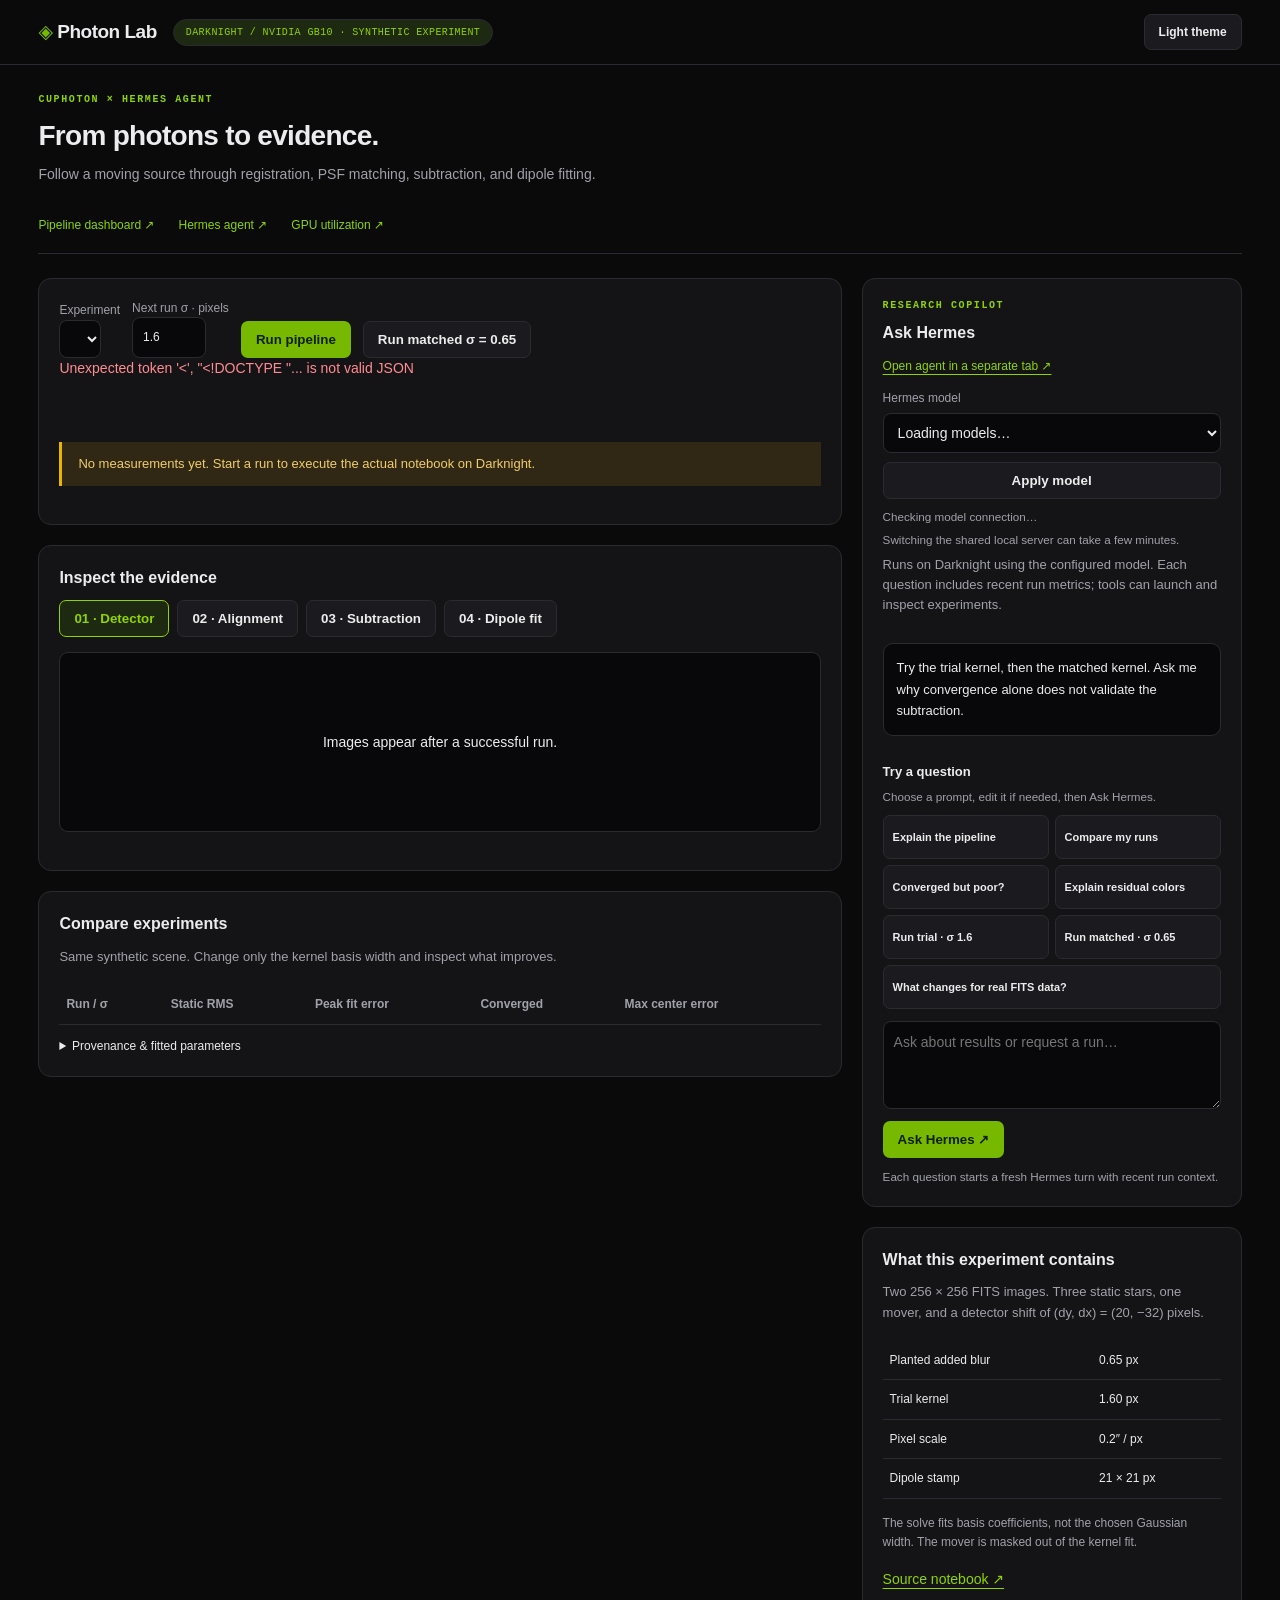
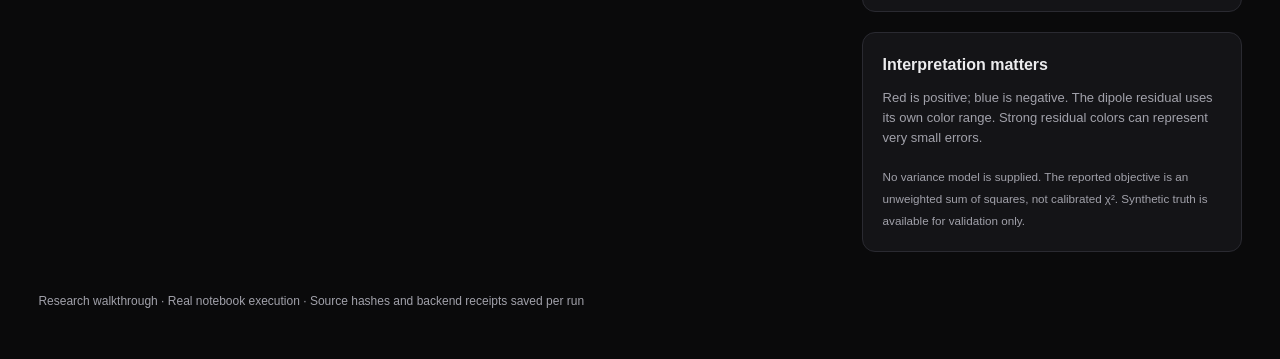
==== agent_interface/dashboard/index.html @ 987111ee "Add researcher agent interface with Hermes tools and GPU dashboard" ====
<!doctype html><html lang="en"><head><meta charset="utf-8"><meta name="viewport" content="width=device-width,initial-scale=1"><title>Photon Lab · Darknight</title><style>
:root{color-scheme:dark;--bg:#0c111b;--card:#141d2c;--line:#283449;--muted:#99a9bf;--text:#e8edf6;--mint:#8ce6bf}*{box-sizing:border-box}body{margin:0;background:var(--bg);color:var(--text);font:15px/1.55 system-ui,sans-serif}header{border-bottom:1px solid var(--line);padding:20px 4vw;display:flex;align-items:center;justify-content:space-between}.logo{font-size:22px;font-weight:750;letter-spacing:-1px}.logo b{color:var(--mint)}.badge{font:12px monospace;border:1px solid var(--line);border-radius:30px;padding:7px 12px;color:var(--mint)}main{max-width:1600px;margin:auto;padding:30px 4vw}.eyebrow{font-size:11px;letter-spacing:2px;text-transform:uppercase;color:var(--mint)}h1{font-size:34px;letter-spacing:-1px;margin:7px 0}h2{font-size:17px;margin:0 0 10px}h3{font-size:14px}p{color:var(--muted);margin:6px 0 18px}.layout{display:grid;grid-template-columns:minmax(0,1fr) 340px;gap:22px}.card{background:var(--card);border:1px solid var(--line);border-radius:14px;padding:20px;margin-bottom:20px}.controls{display:flex;gap:12px;align-items:end;flex-wrap:wrap}label{font-size:12px;color:var(--muted)}select,input,textarea{display:block;border:1px solid #35445c;background:#0d1522;color:var(--text);padding:10px;border-radius:8px;font:inherit;max-width:100%}button{background:var(--mint);color:#10251d;border:0;border-radius:8px;padding:11px 15px;font-weight:650;cursor:pointer}button.secondary{background:#223148;color:var(--text)}button:disabled{opacity:.4;cursor:wait}.stages{display:grid;grid-template-columns:repeat(6,1fr);gap:8px;margin:22px 0}.stage{border-top:3px solid var(--line);padding:10px 4px;color:var(--muted);font-size:12px}.stage.complete{border-color:var(--mint)}.stage.running{border-color:#f7c978}.stage.failed{border-color:#f39595}.stage strong{display:block;color:var(--text);font-size:14px}.metrics{display:grid;grid-template-columns:repeat(4,1fr);gap:12px}.metric{background:#0e1725;border-radius:9px;padding:14px}.metric span{display:block;color:var(--muted);font-size:11px}.metric strong{font-size:23px;font-weight:600}.notice{border-left:3px solid #f7c978;background:#342c20;color:#f4d8a6;padding:12px 16px;margin:18px 0;font-size:13px}.tabs{display:flex;gap:8px;flex-wrap:wrap;margin-bottom:15px}.tabs button{background:#223148;color:var(--muted)}.tabs button.active{background:var(--mint);color:#10251d}.figure{background:#090e17;border-radius:9px;padding:12px;min-height:180px;display:flex;justify-content:center;align-items:center}.figure img{max-width:100%;height:auto;image-rendering:auto}.caption{font-size:13px;margin-top:14px}table{border-collapse:collapse;width:100%;font-size:12px}th,td{text-align:left;padding:10px 7px;border-bottom:1px solid var(--line)}th{color:var(--muted)}a{color:var(--mint)}.chatlog{max-height:440px;overflow:auto}.message{font-size:13px;white-space:pre-wrap;background:#0e1725;padding:13px;border-radius:9px;margin:10px 0;overflow-wrap:anywhere}.message.user{border-left:2px solid var(--mint)}textarea{width:100%;resize:vertical;margin:12px 0}small{color:var(--muted)}.sample-prompts{display:grid;grid-template-columns:1fr 1fr;gap:6px;margin-top:8px}.sample-prompts .prompt{margin:0;min-height:44px;font-size:11px}.sample-prompts .prompt:last-child{grid-column:1/-1}.prompt{font-size:12px;width:100%;text-align:left;margin:4px 0;padding:9px}.error{color:#ffaaaa;white-space:pre-wrap}details{font-size:12px;margin-top:12px}pre{white-space:pre-wrap;overflow-wrap:anywhere;color:var(--muted)}footer{color:var(--muted);font-size:12px;padding:20px 0} @media(max-width:1050px){.layout{grid-template-columns:1fr}.metrics{grid-template-columns:repeat(2,1fr)}}@media(max-width:600px){main{padding:20px}.stages{grid-template-columns:repeat(3,1fr)}h1{font-size:26px}.badge{display:none}.tablewrap{overflow:auto}}
.activity{font:12px/1.6 monospace;color:var(--mint);border-left:2px solid #355b50;padding:8px 12px;margin:8px 0}.live-answer{white-space:pre-wrap}.chat-only .layout{display:block;max-width:980px;margin:auto}.chat-only .layout>section,.chat-only aside>.card:not(:first-child){display:none}.chat-only .chatlog{max-height:52vh;min-height:160px}.chat-only .sample-prompts{grid-template-columns:repeat(3,1fr)}.chat-only .sample-prompts .prompt:last-child{grid-column:auto}.chat-only h1{font-size:30px}.page-links{display:flex;gap:16px;flex-wrap:wrap;font-size:13px;margin-bottom:20px}@media(max-width:600px){.chat-only .sample-prompts{grid-template-columns:1fr 1fr}}
</style><!-- photon-theme:start --><style>
/* Adapted palette from pastorsj/market-analysis-claw-demo ui/src/app/globals.css.
 * Copyright (c) 2025-2026 NVIDIA CORPORATION & AFFILIATES.
 * SPDX-License-Identifier: Apache-2.0
 * Photon Lab adaptations: standalone controls, scientific panels, responsive layout.
 */
:root{
 color-scheme:dark;--bg:#0a0a0b;--card:#141417;--line:#2a2a31;--muted:#a1a1aa;--text:#ececee;--mint:#8fd400;
 --brand:#76b900;--sunken:#08080a;--overlay:#1b1b1f;--tint:#1e2912;--warning-bg:#302815;--warning-text:#f0cd6a;
 --danger:#ff8c91;--font-mono:ui-monospace,SFMono-Regular,Consolas,monospace;
}
:root[data-theme="light"]{
 color-scheme:light;--bg:#f7f7f8;--card:#fff;--line:#dcdce1;--muted:#62626a;--text:#16161a;--mint:#4e8500;
 --sunken:#ededf0;--overlay:#efeff1;--tint:#edf5df;--warning-bg:#fff4d6;--warning-text:#715300;--danger:#b4232c;
}
body{background:var(--bg);color:var(--text);font-family:Inter,Arial,system-ui,sans-serif;font-size:14px;-webkit-font-smoothing:antialiased}
header{background:var(--bg);border-bottom:1px solid var(--line);min-height:64px;padding:14px 3vw;gap:16px}
.logo{font-size:19px;font-weight:650;letter-spacing:-.5px}.logo b{color:var(--brand)}
.badge{background:var(--tint);border-color:var(--line);color:var(--mint);font-size:10px;letter-spacing:.04em}
main{max-width:1680px;padding:28px 3vw}
h1,.chat-only h1{font-size:28px;font-weight:650;letter-spacing:-.7px;margin:7px 0}
h2{font-size:16px;font-weight:650}h3{font-size:13px}
p,small,label,th,footer{color:var(--muted)}
.eyebrow{font:600 10px/1.4 var(--font-mono);letter-spacing:.16em;color:var(--mint)}
.layout{grid-template-columns:minmax(0,1fr) 380px;gap:20px}
.card{background:var(--card);border:1px solid var(--line);border-radius:13px;padding:20px;box-shadow:none}
.metric{background:var(--sunken);border:1px solid var(--line);border-radius:9px}
.metric strong,.grid .card strong{font-variant-numeric:tabular-nums;font-weight:600;letter-spacing:-.5px}
.metric span,.grid .card span{color:var(--muted)}
button{background:var(--brand);color:#102000;border:1px solid transparent;border-radius:7px;padding:10px 14px}
button:hover:not(:disabled){background:#8acb10}
button.secondary,.tabs button{background:var(--overlay);color:var(--text);border:1px solid var(--line)}
button.secondary:hover:not(:disabled),.tabs button:hover{background:var(--tint);border-color:var(--mint)}
.tabs button.active{background:var(--tint);color:var(--mint);border-color:var(--mint)}
button:disabled{opacity:.45}
select,input,textarea{background:var(--sunken);color:var(--text);border:1px solid var(--line);border-radius:8px}
textarea:focus{border-color:var(--brand)}
:focus-visible{outline:2px solid var(--mint);outline-offset:3px}
a{color:var(--mint);text-underline-offset:4px}
.page-links,body.gpu-page nav{border-bottom:1px solid var(--line);padding:12px 0;margin:0 0 24px;gap:24px;display:flex;flex-wrap:wrap}
.page-links a,body.gpu-page nav a{font-size:12px;text-decoration:none;padding-bottom:6px;margin-right:0}
a[aria-current="page"]{color:var(--text);border-bottom:2px solid var(--brand)}
.stage{border-color:var(--line);color:var(--muted)}.stage strong{color:var(--text)}
.stage.complete{border-color:var(--brand)}.stage.running{border-color:#e8b500}
.figure{background:var(--sunken);border:1px solid var(--line)}
.notice{background:var(--warning-bg);color:var(--warning-text);border-color:#e8b500}
.message{background:var(--sunken);color:var(--text);border:1px solid var(--line);border-radius:10px;line-height:1.65}
.message.user{background:var(--tint);border:1px solid color-mix(in srgb,var(--brand) 42%,var(--line))}
.activity{color:var(--mint);border-color:var(--brand);font-family:var(--font-mono);background:var(--tint);border-radius:0 8px 8px 0}
.error{color:var(--danger)}pre{color:var(--muted)}th,td{border-color:var(--line)}
.sample-prompts .prompt{font-size:11px;line-height:1.4}
.theme-toggle{margin-left:auto;white-space:nowrap;background:var(--overlay);color:var(--text);border:1px solid var(--line);font-size:12px}
body.gpu-page{padding:0}body.gpu-page main{max-width:1440px;margin:auto}
body.gpu-page .grid{gap:14px}body.gpu-page .grid .card{border-top:2px solid var(--brand)}
body.gpu-page #status{font:12px var(--font-mono);color:var(--mint);padding:12px 14px;background:var(--tint);border:1px solid var(--line);border-radius:8px}
body.gpu-page .chart{margin-top:20px}
@media(max-width:1100px){.layout{grid-template-columns:minmax(0,1fr) 330px}.metrics{grid-template-columns:repeat(2,1fr)}}
@media(max-width:900px){.layout{grid-template-columns:1fr}}
@media(max-width:600px){header{flex-wrap:wrap}main{padding:20px 16px}h1,.chat-only h1{font-size:24px}.card{padding:15px}.page-links{gap:14px}.grid .card strong{font-size:24px}body.gpu-page td{overflow-wrap:anywhere}body.gpu-page table{table-layout:fixed;font-size:12px}}

</style><script>
(()=>{
 const root=document.documentElement;
 try{root.dataset.theme=localStorage.getItem('photon-theme')||'dark'}catch{root.dataset.theme='dark'}
 document.addEventListener('DOMContentLoaded',()=>{
  const button=document.createElement('button');
  button.type='button';button.className='theme-toggle';
  function update(){button.textContent=root.dataset.theme==='light'?'Dark theme':'Light theme';button.setAttribute('aria-label','Switch to '+button.textContent.toLowerCase())}
  button.onclick=()=>{root.dataset.theme=root.dataset.theme==='light'?'dark':'light';try{localStorage.setItem('photon-theme',root.dataset.theme)}catch{}update();window.dispatchEvent(new Event('resize'))};
  (document.querySelector('header')||document.querySelector('nav')).append(button);update();
  document.querySelectorAll('nav a').forEach(a=>{if(new URL(a.href).pathname===location.pathname)a.setAttribute('aria-current','page')});
 });
})();

</script><!-- photon-theme:end --></head><body><header><div class="logo"><b>◈</b> Photon Lab</div><span class="badge">DARKNIGHT / NVIDIA GB10 · SYNTHETIC EXPERIMENT</span></header><main><div class="eyebrow">cuPhoton × Hermes Agent</div><h1>From photons to evidence.</h1><p>Follow a moving source through registration, PSF matching, subtraction, and dipole fitting.</p><nav class="page-links"><a href="/" target="_blank">Pipeline dashboard ↗</a><a href="/hermes" target="_blank">Hermes agent ↗</a><a href="/gpu" target="_blank">GPU utilization ↗</a></nav><div class="layout"><section><div class="card"><div class="controls"><label>Experiment<select id="runs" aria-label="Select run"></select></label><label>Next run σ · pixels<input id="sigma" type="number" value="1.6" min="0.2" max="3" step="0.05"></label><button id="run">Run pipeline</button><button class="secondary" id="matched">Run matched σ = 0.65</button></div><div id="error" class="error" role="alert"></div><div id="stages" class="stages"></div><div id="metrics" class="metrics"></div><div id="quality" class="notice">No measurements yet. Start a run to execute the actual notebook on Darknight.</div><small id="backend"></small></div><div class="card"><h2>Inspect the evidence</h2><div class="tabs" role="group" aria-label="Image stages"><button data-tab="0" class="active">01 · Detector</button><button data-tab="1">02 · Alignment</button><button data-tab="2">03 · Subtraction</button><button data-tab="3">04 · Dipole fit</button></div><div id="figure" class="figure">Images appear after a successful run.</div><p id="caption" class="caption"></p><div id="downloads"></div></div><div class="card"><h2>Compare experiments</h2><p style="font-size:13px">Same synthetic scene. Change only the kernel basis width and inspect what improves.</p><div class="tablewrap"><table><thead><tr><th>Run / σ</th><th>Static RMS</th><th>Peak fit error</th><th>Converged</th><th>Max center error</th></tr></thead><tbody id="comparison"></tbody></table></div><details><summary>Provenance & fitted parameters</summary><pre id="provenance"></pre></details></div></section><aside><div class="card"><div class="eyebrow">Research copilot</div><h2 style="margin-top:8px">Ask Hermes</h2><a href="/hermes" target="_blank" style="font-size:12px">Open agent in a separate tab ↗</a><label for="modelchoice" style="display:block;margin:12px 0 5px">Hermes model</label><select id="modelchoice" style="width:100%" aria-describedby="modelstatus"><option>Loading models…</option></select><button id="applymodel" class="secondary" style="width:100%;margin:9px 0">Apply model</button><small id="modelstatus" style="display:block" role="status" aria-live="polite">Checking model connection…</small><small style="display:block;margin-top:5px">Switching the shared local server can take a few minutes.</small><p style="font-size:13px">Runs on Darknight using the configured model. Each question includes recent run metrics; tools can launch and inspect experiments.</p><div id="chatlog" class="chatlog" aria-live="polite"><div class="message">Try the trial kernel, then the matched kernel. Ask me why convergence alone does not validate the subtraction.</div></div><h3 style="margin:16px 0 4px">Try a question</h3><small>Choose a prompt, edit it if needed, then Ask Hermes.</small><div class="sample-prompts"><button class="prompt secondary" data-prompt="Explain what Load, Align, Subtract, and Fit do in this notebook, and what I should inspect at each stage.">Explain the pipeline</button><button class="prompt secondary" data-prompt="Use list_runs to compare completed runs at sigma 1.6 and 0.65. Report static RMS, peak dipole error percent, convergence, and center errors in pixels.">Compare my runs</button><button class="prompt secondary" data-prompt="Why can the dipole fit converge while leaving a large residual? Explain how the kernel width and shared lobe widths affect this example.">Converged but poor?</button><button class="prompt secondary" data-prompt="Explain the red and blue lobes, the data-minus-model convention, and why the fit residual uses a separate color scale.">Explain residual colors</button><button class="prompt secondary" data-prompt="Launch exactly one pipeline run with kernel sigma 1.6. Return its run ID without claiming results before it completes.">Run trial · σ 1.6</button><button class="prompt secondary" data-prompt="Launch exactly one pipeline run with kernel sigma 0.65. Return its run ID and explain what it tests.">Run matched · σ 0.65</button><button class="prompt secondary" data-prompt="What would need to change before using this synthetic walkthrough on real FITS observations? Cover WCS, PSF matching, masks, and uncertainty estimates. Do not claim real-data ingestion is implemented.">What changes for real FITS data?</button></div><textarea id="question" rows="3" placeholder="Ask about results or request a run…" aria-label="Question for Hermes"></textarea><button id="ask">Ask Hermes ↗</button><small style="display:block;margin-top:10px">Each question starts a fresh Hermes turn with recent run context.</small></div><div class="card"><h2>What this experiment contains</h2><p style="font-size:13px">Two 256 × 256 FITS images. Three static stars, one mover, and a detector shift of (dy, dx) = (20, −32) pixels.</p><table><tr><td>Planted added blur</td><td>0.65 px</td></tr><tr><td>Trial kernel</td><td>1.60 px</td></tr><tr><td>Pixel scale</td><td>0.2″ / px</td></tr><tr><td>Dipole stamp</td><td>21 × 21 px</td></tr></table><p style="font-size:12px;margin-top:15px">The solve fits basis coefficients, not the chosen Gaussian width. The mover is masked out of the kernel fit.</p><a href="https://github.com/NVIDIA/cuPhoton/blob/main/examples/imaging-pipeline/run_imaging_pipeline.ipynb" target="_blank" rel="noreferrer">Source notebook ↗</a></div><div class="card"><h2>Interpretation matters</h2><p style="font-size:13px">Red is positive; blue is negative. The dipole residual uses its own color range. Strong residual colors can represent very small errors.</p><small>No variance model is supplied. The reported objective is an unweighted sum of squares, not calibrated χ². Synthetic truth is available for validation only.</small></div></aside></div><footer>Research walkthrough · Real notebook execution · Source hashes and backend receipts saved per run</footer></main><script>
if(location.pathname==='/hermes'){document.body.classList.add('chat-only');document.title='Hermes Agent · Darknight';document.querySelector('h1').textContent='Hermes research agent';document.querySelector('h1 + p').textContent='Live answers and tool activity from the agent on Darknight Spark.'}
const $=id=>document.getElementById(id); let data=[],selected='',tab=0,modelState=null,chatBusy=false,modelRequest=false,modelChoiceDirty=false,modelActionError='';
const captions=['Raw template at t0 and science at t1: the science image is shifted on the detector and slightly blurred. WCS records the shift.','xRep reprojects both images to the template’s north-up WCS. Static stars align; the moving source remains displaced.','xPois computes science − (template ⊗ kernel + background). Rings around static stars indicate PSF mismatch, not extra sources.','xFit uses shared amplitude and widths for both lobes. Data and model share a color scale; residual is data − model with its own labeled scale. Inspect peak error as well as convergence.'];
function el(tag,text){let e=document.createElement(tag);if(text!==undefined)e.textContent=text;return e}
async function api(path,body){let r=await fetch(path,body?{method:'POST',headers:{'Content-Type':'application/json'},body:JSON.stringify(body)}:{});let d=await r.json();if(!r.ok)throw Error(d.error+(d.detail?'\n'+d.detail:''));return d}
function draw(){let run=data.find(r=>r.id===selected)||data[0];$('runs').replaceChildren(...data.map(r=>{let o=el('option',`${r.id} · σ ${r.kernel_sigma} · ${r.status}`);o.value=r.id;return o}));if(run){selected=run.id;$('runs').value=selected}let busy=data.some(r=>['queued','running'].includes(r.status));$('run').disabled=$('matched').disabled=busy;$('stages').replaceChildren(...['Setup','Load','Align','Subtract','Fit','Plot'].map((n,i)=>{let s=run?.stages?.find(s=>s.name===n);let e=el('div');e.className='stage '+(s?.status||'');e.append(el('strong',`${i+1} · ${n}`),el('span',s?`${s.status}${s.seconds!==undefined?' · '+s.seconds+' s':''}`:'pending'));return e}));let m=run?.metrics;$('metrics').replaceChildren(...[['Static-scene RMS',m?.static_rms.toExponential(3)],['Peak dipole error',m?(100*m.residual_fraction).toFixed(4)+'%':null],['Optimizer converged',m?(m.converged?'Yes':'No'):null],['Kernel flux scale',m?.kernel_sum.toFixed(6)]].map(([title,value])=>{let e=el('div');e.className='metric';e.append(el('span',title),el('strong',value||'—'));return e}));$('quality').textContent=run?.status==='failed'?'Run failed: '+run.error:m?(m.residual_fraction>0.01?'Inspect structured residuals: a converged optimizer does not establish a good PSF match.':'Small residuals for this synthetic scene. This does not establish validity on real observations.'):'Pipeline status: '+(run?.status||'not run');$('backend').textContent=m?'Reported backends · '+Object.entries(m.backends).map(([k,v])=>k+': '+v).join(' / '):'';$('figure').replaceChildren();if(run?.figures){let img=el('img');img.src='/runs/'+run.id+'/figs/'+run.figures[tab];img.alt=captions[tab];$('figure').append(img)}else $('figure').textContent='Images appear after a successful run.';$('caption').textContent=captions[tab];$('downloads').replaceChildren();if(run){for(let [label,file] of [['Download metrics','report.json'],['Execution log','run.log'],...(m?[['Template FITS','fits/template.fits'],['Science FITS','fits/science.fits']]:[])]){let a=el('a',label+' ↗  ');a.href='/runs/'+run.id+'/'+file;a.style.marginRight='16px';a.style.fontSize='12px';a.target='_blank';$('downloads').append(a)}}$('comparison').replaceChildren(...data.filter(r=>r.metrics).map(r=>{let m=r.metrics,e=el('tr');[(r.id.length>16?r.id.slice(9):r.id)+' / '+r.kernel_sigma,m.static_rms.toExponential(3),(m.residual_fraction*100).toFixed(4)+'%',m.converged?'Yes':'No',Math.max(...m.centers_error_px.map(Math.abs)).toExponential(3)+' px'].forEach(v=>e.append(el('td',v)));return e}));$('provenance').textContent=run?JSON.stringify(run,null,2):'No run selected.'}
function showModels(h){modelState=h;let choice=$('modelchoice').value;let valid=h.models.some(m=>m.key===choice);if(JSON.stringify(Array.from($('modelchoice').options,o=>[o.value,o.text]))!==JSON.stringify(h.models.map(m=>[m.key,m.label])))$('modelchoice').replaceChildren(...h.models.map(m=>{let o=el('option',m.label);o.value=m.key;return o}));$('modelchoice').value=modelChoiceDirty&&valid?choice:(h.phase==='switching'?h.target:h.selected)||h.models[0]?.key;let switching=h.phase==='switching';$('modelchoice').disabled=switching||chatBusy||h.chat_busy||modelRequest;$('applymodel').disabled=switching||chatBusy||h.chat_busy||modelRequest||data.some(r=>['queued','running'].includes(r.status))||h.ready&&$('modelchoice').value===h.selected;$('applymodel').textContent=switching?'Switching model…':'Apply model';$('ask').disabled=chatBusy||!h.ready||modelRequest;$('modelstatus').textContent=switching?h.message:h.phase==='failed'?'Switch failed: '+h.message:h.ready?'● '+(h.models.find(m=>m.key===h.selected)?.label||'Selected model')+' ready':'○ Selected model offline — Apply model to start';if(modelActionError)$('modelstatus').textContent=modelActionError;if(switching){$('run').disabled=true;$('matched').disabled=true}}
async function refresh(){try{data=await api('/api/runs');draw();showModels(await api('/api/models'))}catch(e){$('error').textContent=e.message}}
$('modelchoice').onchange=()=>{modelChoiceDirty=true;if(modelState)showModels(modelState)};
$('applymodel').onclick=async()=>{modelActionError='';modelRequest=true;$('applymodel').disabled=true;$('ask').disabled=true;try{await api('/api/model',{model:$('modelchoice').value});modelChoiceDirty=false;await refresh()}catch(e){modelActionError=e.message;$('modelstatus').textContent=e.message}finally{modelRequest=false;if(modelState)showModels(modelState)}};
async function run(sigma){try{$('error').textContent='';let r=await api('/api/run',{sigma});selected=r.id;await refresh()}catch(e){$('error').textContent=e.message}}
$('run').onclick=()=>run(Number($('sigma').value));$('matched').onclick=()=>{$('sigma').value=.65;run(.65)};$('runs').onchange=e=>{selected=e.target.value;draw()};document.querySelectorAll('[data-tab]').forEach(b=>b.onclick=()=>{tab=Number(b.dataset.tab);document.querySelectorAll('[data-tab]').forEach(x=>x.classList.toggle('active',x===b));draw()});document.querySelectorAll('.prompt').forEach(b=>b.onclick=()=>{$('question').value=b.dataset.prompt||b.textContent;$('question').focus()});const chatCards=new Map();let feedBusy=false;
async function refreshChat(){if(feedBusy)return;feedBusy=true;const follow=$('chatlog').scrollHeight-$('chatlog').scrollTop-$('chatlog').clientHeight<60;try{const feed=await api('/api/chat/feed');if(feed.jobs.length&&!chatCards.size)$('chatlog').replaceChildren();for(const j of feed.jobs){let c=chatCards.get(j.id);if(!c){let wrap=el('div'),q=el('div',j.question),activity=el('div'),answer=el('div');q.className='message user';activity.className='activity';answer.className='message live-answer';wrap.append(q,activity,answer);$('chatlog').append(wrap);c={wrap,activity,answer};chatCards.set(j.id,c)}c.activity.textContent=j.activity.map(e=>new Date(e.time*1000).toLocaleTimeString()+' · '+e.text).join('\n')+(j.status==='running'?'\nWorking · '+j.elapsed+'s':'\n'+(j.status==='complete'?'Complete':'Failed'));c.activity.style.whiteSpace='pre-wrap';c.answer.textContent=j.status==='running'?(j.partial||'Waiting for Hermes output…'):j.answer;c.answer.classList.toggle('error',j.status==='failed');if(j.status==='complete'){for(const url of new Set(j.answer.match(/\/tool-artifacts\/[0-9a-f]{32}\.(?:png|fits)/g)||[])){const link=el('a','Open '+(url.endsWith('.fits')?'FITS file':'image')+' ↗');link.href=url;link.target='_blank';link.rel='noopener';link.style.display='block';c.answer.append(link)}}}const ids=new Set(feed.jobs.map(j=>j.id));for(const [id,c] of chatCards){if(!ids.has(id)){c.wrap.remove();chatCards.delete(id)}}if(follow)$('chatlog').scrollTop=$('chatlog').scrollHeight;chatBusy=feed.jobs.some(j=>j.status==='running');$('ask').textContent=chatBusy?'Hermes is working…':'Ask Hermes ↗';if(modelState)showModels(modelState)}catch(e){$('error').textContent=e.message}finally{feedBusy=false}}
$('ask').onclick=async()=>{let q=$('question').value.trim();if(!q)return;chatBusy=true;if(modelState)showModels(modelState);$('ask').disabled=true;try{await api('/api/chat/start',{question:q});$('question').value='';await refreshChat();$('chatlog').scrollTop=$('chatlog').scrollHeight}catch(e){let a=el('div',e.message);a.className='message error';$('chatlog').append(a);chatBusy=false;if(modelState)showModels(modelState)}};refresh();refreshChat();setInterval(refresh,3000);setInterval(refreshChat,700);
</script></body></html>
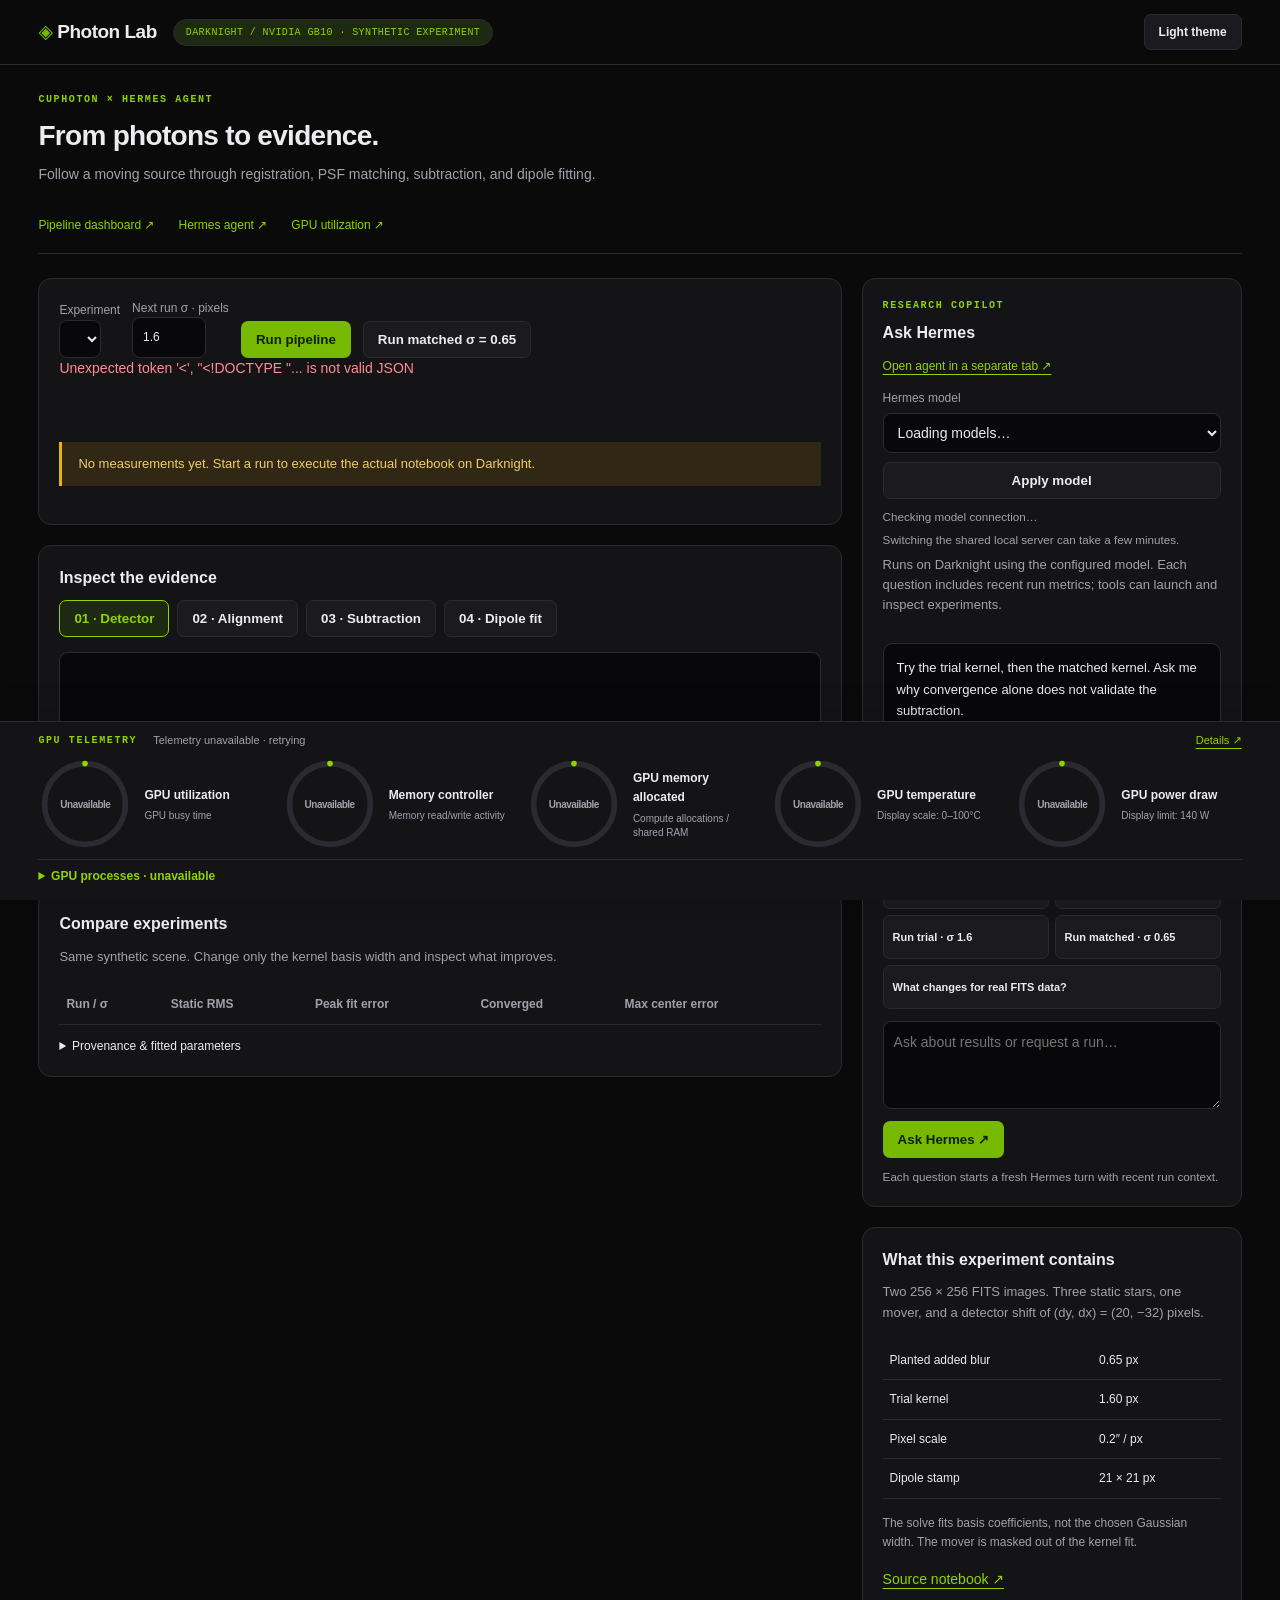
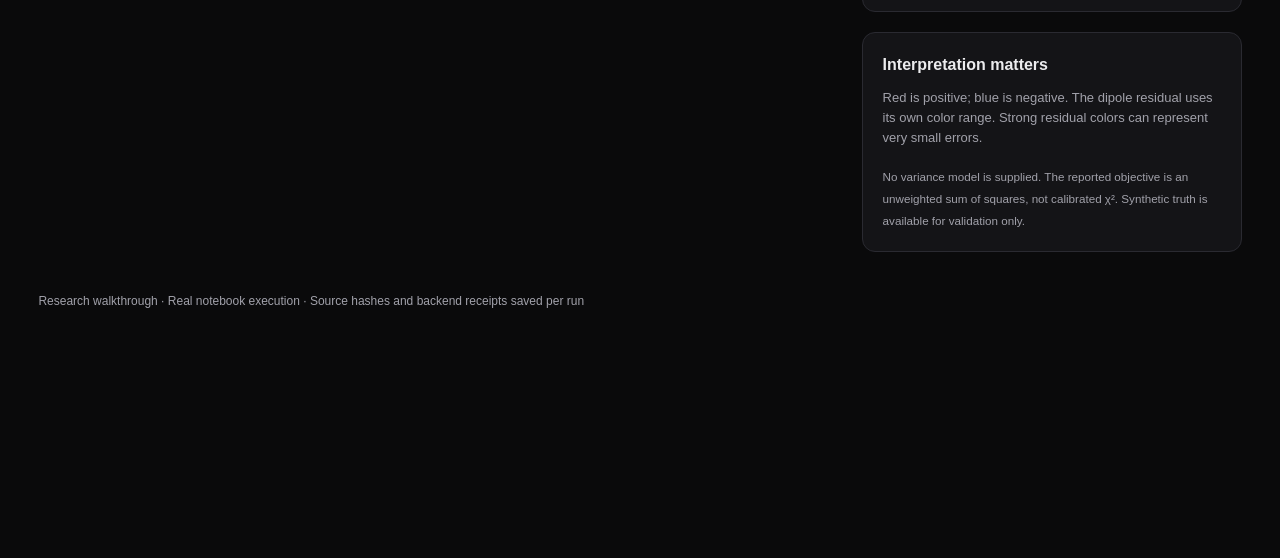
==== commit e6d57063: "Add live GPU telemetry dials and process memory details" ====
--- a/agent_interface/dashboard/index.html
+++ b/agent_interface/dashboard/index.html
@@ -61,6 +61,36 @@
 @media(max-width:900px){.layout{grid-template-columns:1fr}}
 @media(max-width:600px){header{flex-wrap:wrap}main{padding:20px 16px}h1,.chat-only h1{font-size:24px}.card{padding:15px}.page-links{gap:14px}.grid .card strong{font-size:24px}body.gpu-page td{overflow-wrap:anywhere}body.gpu-page table{table-layout:fixed;font-size:12px}}
 
+/* Persistent instrument bar; reserve space so it never covers page controls. */
+body.has-telemetry{padding-bottom:196px}
+.telemetry-bar{position:fixed;z-index:20;bottom:0;left:0;right:0;background:var(--card);border-top:1px solid var(--line);padding:10px 3vw 14px;box-shadow:0 -8px 30px #0002}
+.telemetry-heading{display:flex;align-items:center;gap:16px;margin-bottom:8px}
+.telemetry-heading a{margin-left:auto;font-size:11px}
+.telemetry-state{font-size:11px;color:var(--muted)}
+.telemetry-dials{display:grid;grid-template-columns:repeat(5,minmax(0,1fr));gap:18px;max-width:1600px;margin:auto}
+.telemetry-item{display:flex;align-items:center;gap:12px;min-width:0}
+.telemetry-ring{position:relative;width:94px;height:94px;flex:0 0 94px;display:grid;place-items:center}
+.telemetry-ring svg{position:absolute;inset:0;width:100%;height:100%;transform:rotate(-90deg)}
+.telemetry-ring circle{fill:none;stroke-width:6}
+.dial-track{stroke:var(--line)}.dial-fill{stroke:var(--mint);stroke-linecap:round;stroke-dasharray:0 100;transition:stroke-dasharray .5s ease}
+.telemetry-ring strong{font-size:16px;font-weight:600;letter-spacing:-.5px;font-variant-numeric:tabular-nums}
+.dial-caption b{display:block;font-size:12px;color:var(--text);font-weight:600}
+.dial-caption small{display:block;font-size:10px;line-height:1.4;margin-top:5px;color:var(--muted)}
+.telemetry-item.unavailable strong{font-size:10px;color:var(--muted)}
+body.gpu-page .grid{display:none}
+@media(max-width:1250px){.telemetry-item{flex-direction:column;gap:3px;text-align:center}.telemetry-ring{width:80px;height:80px;flex-basis:80px}.telemetry-dials{gap:10px}.dial-caption small{margin-top:2px}}
+@media(max-width:650px){body.has-telemetry{padding-bottom:204px}.telemetry-dials{display:flex;overflow-x:auto;padding-bottom:6px;scroll-snap-type:x proximity}.telemetry-item{min-width:135px;scroll-snap-align:start}.telemetry-heading{gap:8px}.telemetry-state{font-size:9px}.telemetry-heading .eyebrow{font-size:9px}.telemetry-bar{padding:8px 12px}.telemetry-ring{width:76px;height:76px;flex-basis:76px}}
+@media(prefers-reduced-motion:reduce){.dial-fill{transition:none}}
+
+.telemetry-processes{margin-top:8px;border-top:1px solid var(--line);padding-top:7px;font-size:12px}
+.telemetry-processes summary{cursor:pointer;color:var(--mint);font-weight:600}
+.telemetry-process-scroll{max-height:180px;overflow:auto;margin-top:8px}
+.telemetry-processes table{width:100%;font-size:12px;border-collapse:collapse}
+.telemetry-processes th,.telemetry-processes td{padding:7px 10px;text-align:left;overflow-wrap:anywhere}
+.telemetry-processes td:first-child{font-family:var(--font-mono)}
+.telemetry-processes>small{font-size:10px}
+@media(max-width:650px){.telemetry-processes table{min-width:480px}}
+
 </style><script>
 (()=>{
  const root=document.documentElement;
@@ -72,6 +102,61 @@
   button.onclick=()=>{root.dataset.theme=root.dataset.theme==='light'?'dark':'light';try{localStorage.setItem('photon-theme',root.dataset.theme)}catch{}update();window.dispatchEvent(new Event('resize'))};
   (document.querySelector('header')||document.querySelector('nav')).append(button);update();
   document.querySelectorAll('nav a').forEach(a=>{if(new URL(a.href).pathname===location.pathname)a.setAttribute('aria-current','page')});
+ });
+})();
+
+(()=>{
+ document.addEventListener('DOMContentLoaded',()=>{
+  const bar=document.createElement('section');bar.className='telemetry-bar';bar.setAttribute('aria-label','Live GPU telemetry');
+  bar.innerHTML='<div class="telemetry-heading"><span class="eyebrow">GPU telemetry</span><span class="telemetry-state" role="status">Connecting…</span><a href="/gpu">Details ↗</a></div><div class="telemetry-dials"></div>';
+  const definitions=[['GPU utilization','GPU busy time'],['Memory controller','Memory read/write activity'],['GPU memory allocated','Compute allocations / shared RAM'],['GPU temperature','Display scale: 0–100°C'],['GPU power draw','Display limit: 140 W']];
+  const dials=definitions.map(([label,note])=>{
+   const d=document.createElement('div');d.className='telemetry-item';
+   d.innerHTML='<div class="telemetry-ring" role="img"><svg viewBox="0 0 100 100" aria-hidden="true"><circle class="dial-track" cx="50" cy="50" r="43"/><circle class="dial-fill" cx="50" cy="50" r="43" pathLength="100"/></svg><strong>—</strong></div><div class="dial-caption"><b></b><small></small></div>';
+   d.querySelector('b').textContent=label;d.querySelector('small').textContent=note;bar.querySelector('.telemetry-dials').append(d);return d;
+  });
+  document.body.append(bar);document.body.classList.add('has-telemetry');
+  const details=document.createElement('details');details.className='telemetry-processes';
+  details.innerHTML='<summary>GPU processes · loading…</summary><div class="telemetry-process-scroll"><table><thead><tr><th>Process</th><th>PID</th><th>Type</th><th>GPU memory</th></tr></thead><tbody></tbody></table></div><small>Reported process allocations include compute and graphics. They do not represent all driver or shared-system memory.</small>';
+  bar.append(details);
+  new ResizeObserver(()=>{document.body.style.paddingBottom=(Math.ceil(bar.getBoundingClientRect().height)+20)+'px'}).observe(bar);
+  function renderProcesses(processes){
+   const tbody=details.querySelector('tbody');tbody.replaceChildren();
+   details.querySelector('summary').textContent=Array.isArray(processes)?'GPU processes · '+processes.length+' · show details':'GPU processes · unavailable';
+   if(!Array.isArray(processes)||!processes.length){const tr=document.createElement('tr'),td=document.createElement('td');td.colSpan=4;td.textContent=Array.isArray(processes)?'No active GPU processes':'Process telemetry unavailable';tr.append(td);tbody.append(tr);return}
+   for(const p of processes){const tr=document.createElement('tr');const kind={C:'Compute',G:'Graphics','C+G':'Compute + graphics'}[p.type]||p.type;
+    const memory=typeof p.memory_mib==='number'?(p.memory_mib>=1024?(p.memory_mib/1024).toFixed(2)+' GiB':p.memory_mib.toFixed(0)+' MiB'):'Unavailable';
+    for(const value of [p.name,p.pid,kind,memory]){const td=document.createElement('td');td.textContent=value;tr.append(td)}tbody.append(tr)
+   }
+  }
+  const status=bar.querySelector('.telemetry-state');let busy=false;
+  function set(index,value,unit,percent,note){
+   const d=dials[index],valid=typeof value==='number'&&Number.isFinite(value);
+   const text=valid?value.toFixed(index===2||index===4?1:0)+unit:'Unavailable';
+   d.querySelector('strong').textContent=text;
+   const ring=d.querySelector('.telemetry-ring');ring.setAttribute('aria-label',definitions[index][0]+': '+text+'. '+(note||definitions[index][1]));
+   d.querySelector('.dial-fill').style.strokeDasharray=valid&&Number.isFinite(percent)?Math.max(0,Math.min(100,percent))+' 100':'0 100';
+   d.classList.toggle('unavailable',!valid);
+   d.querySelector('small').textContent=note||definitions[index][1];
+  }
+  async function refresh(){
+   if(busy)return;busy=true;
+   try{
+    const response=await fetch('/api/gpu',{cache:'no-store'});if(!response.ok)throw Error('Telemetry unavailable');
+    const r=await response.json(),g=r.gpus?.[0];if(r.error||!g)throw Error('Telemetry unavailable');
+    renderProcesses(r.gpu_processes);
+    set(0,g.utilization,'%',g.utilization);set(1,g.memory_utilization,'%',g.memory_utilization);
+    const direct=Number.isFinite(g.memory_used_mib)&&g.memory_total_mib>0;
+    const used=direct?g.memory_used_mib/1024:r.compute_memory_used_gib,total=direct?g.memory_total_mib/1024:r.system_ram_total_gib;
+    set(2,used,' GiB',typeof used==='number'&&total>0?used/total*100:NaN,
+     direct?'GPU memory used / total':(typeof used==='number'&&total>0?(used/total*100).toFixed(1)+'% shared RAM · compute only':'Compute allocations unavailable'));
+    set(3,g.temperature,'°C',g.temperature);
+    set(4,g.power,' W',typeof g.power==='number'?g.power/140*100:NaN,'Limit: 140 W'+(typeof g.power==='number'?' · '+(g.power/140*100).toFixed(1)+'%':''));
+    status.textContent=g.name+' · '+new Date(r.timestamp*1000).toLocaleTimeString();status.classList.remove('error');
+   }catch{renderProcesses(null);dials.forEach((_,i)=>set(i,null,'',NaN));status.textContent='Telemetry unavailable · retrying';status.classList.add('error')}
+   finally{busy=false}
+  }
+  refresh();setInterval(refresh,2000);
  });
 })();
 
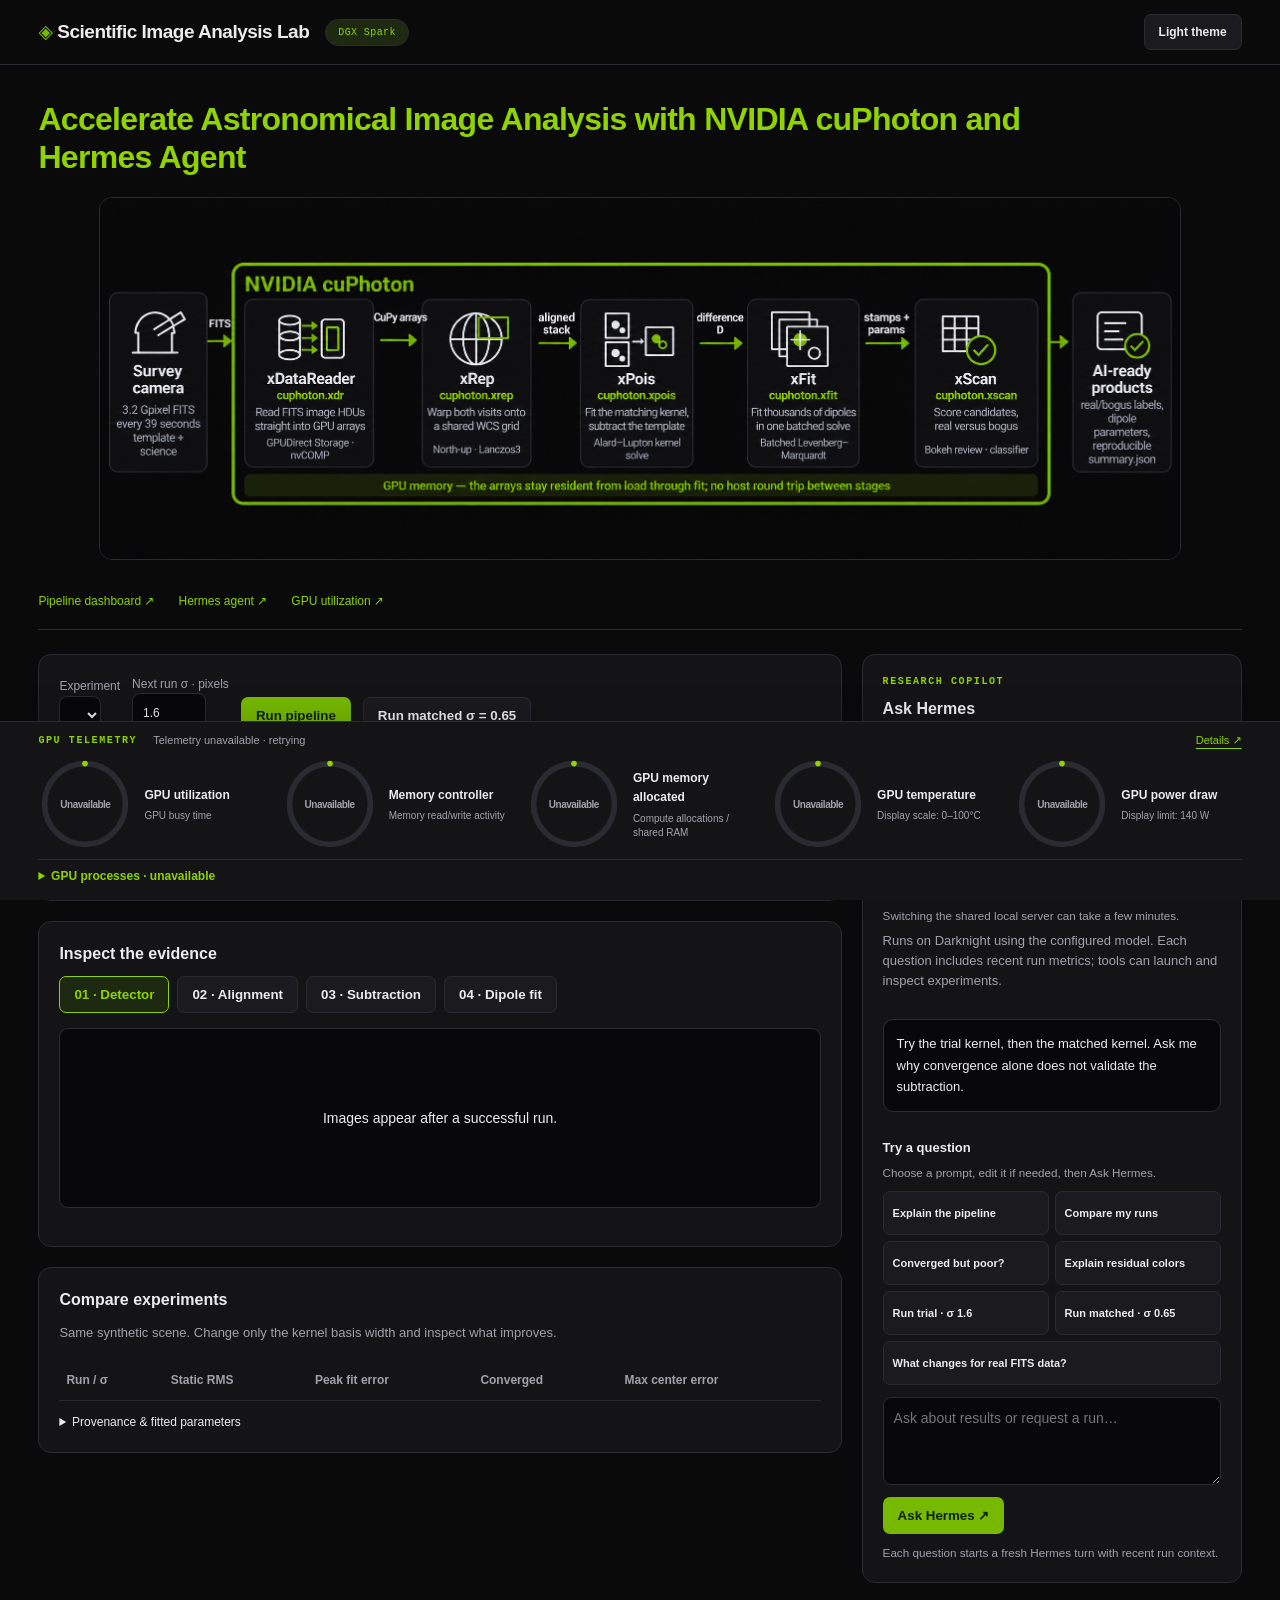
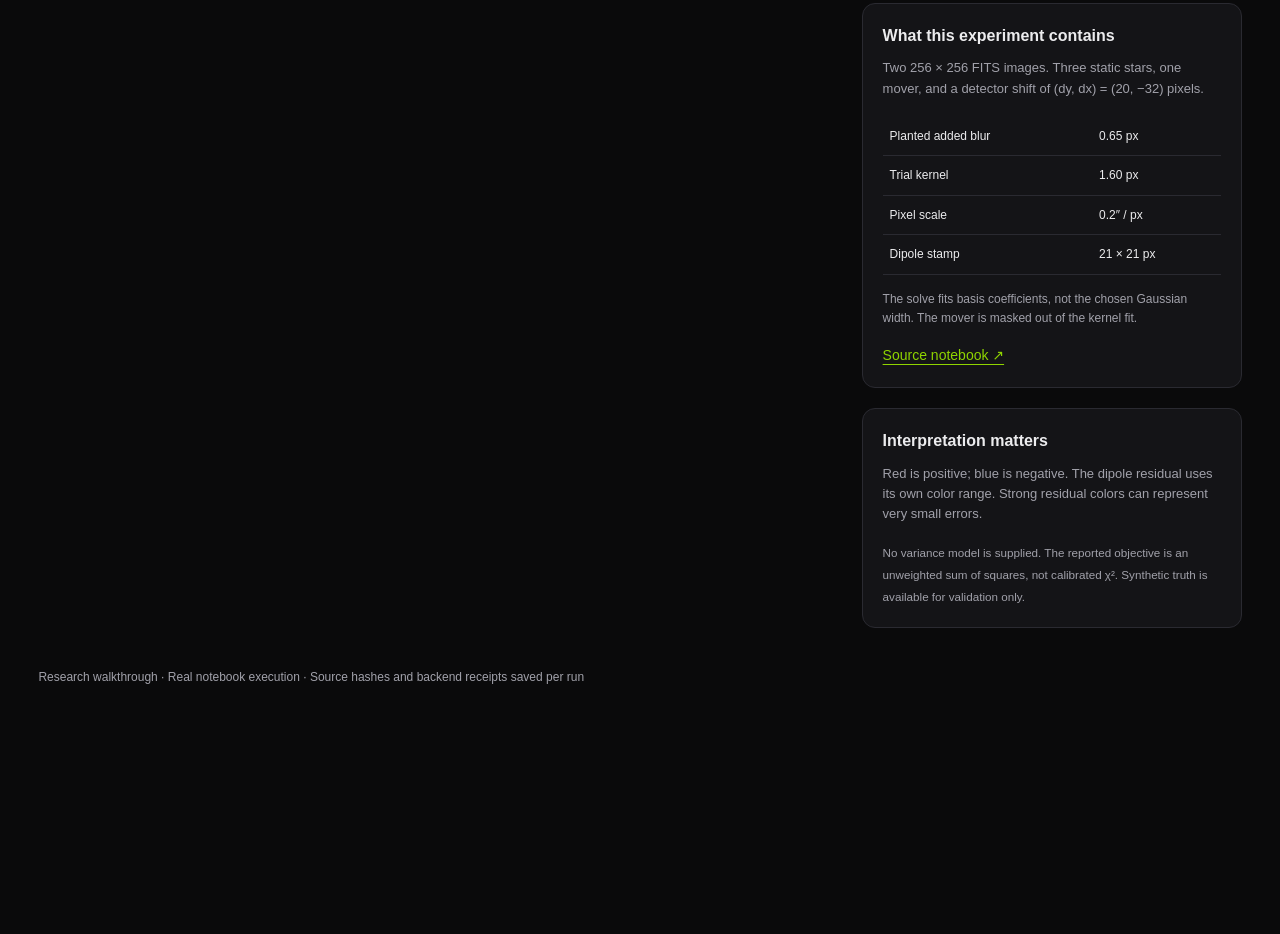
==== commit 4bca8a5b: "Refresh dashboard branding and add light and dark pipeline illustrations" ====
--- a/agent_interface/dashboard/index.html
+++ b/agent_interface/dashboard/index.html
@@ -1,4 +1,4 @@
-<!doctype html><html lang="en"><head><meta charset="utf-8"><meta name="viewport" content="width=device-width,initial-scale=1"><title>Photon Lab · Darknight</title><style>
+<!doctype html><html lang="en"><head><meta charset="utf-8"><meta name="viewport" content="width=device-width,initial-scale=1"><title>Scientific Image Analysis Lab · Darknight</title><style>
 :root{color-scheme:dark;--bg:#0c111b;--card:#141d2c;--line:#283449;--muted:#99a9bf;--text:#e8edf6;--mint:#8ce6bf}*{box-sizing:border-box}body{margin:0;background:var(--bg);color:var(--text);font:15px/1.55 system-ui,sans-serif}header{border-bottom:1px solid var(--line);padding:20px 4vw;display:flex;align-items:center;justify-content:space-between}.logo{font-size:22px;font-weight:750;letter-spacing:-1px}.logo b{color:var(--mint)}.badge{font:12px monospace;border:1px solid var(--line);border-radius:30px;padding:7px 12px;color:var(--mint)}main{max-width:1600px;margin:auto;padding:30px 4vw}.eyebrow{font-size:11px;letter-spacing:2px;text-transform:uppercase;color:var(--mint)}h1{font-size:34px;letter-spacing:-1px;margin:7px 0}h2{font-size:17px;margin:0 0 10px}h3{font-size:14px}p{color:var(--muted);margin:6px 0 18px}.layout{display:grid;grid-template-columns:minmax(0,1fr) 340px;gap:22px}.card{background:var(--card);border:1px solid var(--line);border-radius:14px;padding:20px;margin-bottom:20px}.controls{display:flex;gap:12px;align-items:end;flex-wrap:wrap}label{font-size:12px;color:var(--muted)}select,input,textarea{display:block;border:1px solid #35445c;background:#0d1522;color:var(--text);padding:10px;border-radius:8px;font:inherit;max-width:100%}button{background:var(--mint);color:#10251d;border:0;border-radius:8px;padding:11px 15px;font-weight:650;cursor:pointer}button.secondary{background:#223148;color:var(--text)}button:disabled{opacity:.4;cursor:wait}.stages{display:grid;grid-template-columns:repeat(6,1fr);gap:8px;margin:22px 0}.stage{border-top:3px solid var(--line);padding:10px 4px;color:var(--muted);font-size:12px}.stage.complete{border-color:var(--mint)}.stage.running{border-color:#f7c978}.stage.failed{border-color:#f39595}.stage strong{display:block;color:var(--text);font-size:14px}.metrics{display:grid;grid-template-columns:repeat(4,1fr);gap:12px}.metric{background:#0e1725;border-radius:9px;padding:14px}.metric span{display:block;color:var(--muted);font-size:11px}.metric strong{font-size:23px;font-weight:600}.notice{border-left:3px solid #f7c978;background:#342c20;color:#f4d8a6;padding:12px 16px;margin:18px 0;font-size:13px}.tabs{display:flex;gap:8px;flex-wrap:wrap;margin-bottom:15px}.tabs button{background:#223148;color:var(--muted)}.tabs button.active{background:var(--mint);color:#10251d}.figure{background:#090e17;border-radius:9px;padding:12px;min-height:180px;display:flex;justify-content:center;align-items:center}.figure img{max-width:100%;height:auto;image-rendering:auto}.caption{font-size:13px;margin-top:14px}table{border-collapse:collapse;width:100%;font-size:12px}th,td{text-align:left;padding:10px 7px;border-bottom:1px solid var(--line)}th{color:var(--muted)}a{color:var(--mint)}.chatlog{max-height:440px;overflow:auto}.message{font-size:13px;white-space:pre-wrap;background:#0e1725;padding:13px;border-radius:9px;margin:10px 0;overflow-wrap:anywhere}.message.user{border-left:2px solid var(--mint)}textarea{width:100%;resize:vertical;margin:12px 0}small{color:var(--muted)}.sample-prompts{display:grid;grid-template-columns:1fr 1fr;gap:6px;margin-top:8px}.sample-prompts .prompt{margin:0;min-height:44px;font-size:11px}.sample-prompts .prompt:last-child{grid-column:1/-1}.prompt{font-size:12px;width:100%;text-align:left;margin:4px 0;padding:9px}.error{color:#ffaaaa;white-space:pre-wrap}details{font-size:12px;margin-top:12px}pre{white-space:pre-wrap;overflow-wrap:anywhere;color:var(--muted)}footer{color:var(--muted);font-size:12px;padding:20px 0} @media(max-width:1050px){.layout{grid-template-columns:1fr}.metrics{grid-template-columns:repeat(2,1fr)}}@media(max-width:600px){main{padding:20px}.stages{grid-template-columns:repeat(3,1fr)}h1{font-size:26px}.badge{display:none}.tablewrap{overflow:auto}}
 .activity{font:12px/1.6 monospace;color:var(--mint);border-left:2px solid #355b50;padding:8px 12px;margin:8px 0}.live-answer{white-space:pre-wrap}.chat-only .layout{display:block;max-width:980px;margin:auto}.chat-only .layout>section,.chat-only aside>.card:not(:first-child){display:none}.chat-only .chatlog{max-height:52vh;min-height:160px}.chat-only .sample-prompts{grid-template-columns:repeat(3,1fr)}.chat-only .sample-prompts .prompt:last-child{grid-column:auto}.chat-only h1{font-size:30px}.page-links{display:flex;gap:16px;flex-wrap:wrap;font-size:13px;margin-bottom:20px}@media(max-width:600px){.chat-only .sample-prompts{grid-template-columns:1fr 1fr}}
 </style><!-- photon-theme:start --><style>
@@ -91,6 +91,24 @@
 .telemetry-processes>small{font-size:10px}
 @media(max-width:650px){.telemetry-processes table{min-width:480px}}
 
+.pipeline-intro h1{max-width:1100px;line-height:1.2;font-size:32px}
+.pipeline-overview{margin:24px 0 20px;padding:16px;background:#fff;border:1px solid var(--line);border-radius:13px;overflow-x:auto}
+.pipeline-overview img{display:block;width:100%;height:auto;max-width:1200px;margin:auto}
+.chat-only .pipeline-overview{display:none}
+@media(max-width:600px){.pipeline-intro h1{font-size:24px}.pipeline-overview{padding:8px}.pipeline-overview img{min-width:640px}}
+
+.pipeline-intro h1{color:var(--mint)}
+
+.pipeline-overview{background:var(--bg);padding:0;border-color:var(--line)}
+.pipeline-overview img{max-width:none}
+.pipeline-overview .pipeline-image-light{display:none}
+.pipeline-overview .pipeline-image-dark{display:block}
+:root[data-theme="light"] .pipeline-overview .pipeline-image-light{display:block}
+:root[data-theme="light"] .pipeline-overview .pipeline-image-dark{display:none}
+
+.pipeline-overview{max-width:1150px;width:90%;margin:20px auto}
+@media(max-width:600px){.pipeline-overview{width:100%}}
+
 </style><script>
 (()=>{
  const root=document.documentElement;
@@ -160,8 +178,8 @@
  });
 })();
 
-</script><!-- photon-theme:end --></head><body><header><div class="logo"><b>◈</b> Photon Lab</div><span class="badge">DARKNIGHT / NVIDIA GB10 · SYNTHETIC EXPERIMENT</span></header><main><div class="eyebrow">cuPhoton × Hermes Agent</div><h1>From photons to evidence.</h1><p>Follow a moving source through registration, PSF matching, subtraction, and dipole fitting.</p><nav class="page-links"><a href="/" target="_blank">Pipeline dashboard ↗</a><a href="/hermes" target="_blank">Hermes agent ↗</a><a href="/gpu" target="_blank">GPU utilization ↗</a></nav><div class="layout"><section><div class="card"><div class="controls"><label>Experiment<select id="runs" aria-label="Select run"></select></label><label>Next run σ · pixels<input id="sigma" type="number" value="1.6" min="0.2" max="3" step="0.05"></label><button id="run">Run pipeline</button><button class="secondary" id="matched">Run matched σ = 0.65</button></div><div id="error" class="error" role="alert"></div><div id="stages" class="stages"></div><div id="metrics" class="metrics"></div><div id="quality" class="notice">No measurements yet. Start a run to execute the actual notebook on Darknight.</div><small id="backend"></small></div><div class="card"><h2>Inspect the evidence</h2><div class="tabs" role="group" aria-label="Image stages"><button data-tab="0" class="active">01 · Detector</button><button data-tab="1">02 · Alignment</button><button data-tab="2">03 · Subtraction</button><button data-tab="3">04 · Dipole fit</button></div><div id="figure" class="figure">Images appear after a successful run.</div><p id="caption" class="caption"></p><div id="downloads"></div></div><div class="card"><h2>Compare experiments</h2><p style="font-size:13px">Same synthetic scene. Change only the kernel basis width and inspect what improves.</p><div class="tablewrap"><table><thead><tr><th>Run / σ</th><th>Static RMS</th><th>Peak fit error</th><th>Converged</th><th>Max center error</th></tr></thead><tbody id="comparison"></tbody></table></div><details><summary>Provenance & fitted parameters</summary><pre id="provenance"></pre></details></div></section><aside><div class="card"><div class="eyebrow">Research copilot</div><h2 style="margin-top:8px">Ask Hermes</h2><a href="/hermes" target="_blank" style="font-size:12px">Open agent in a separate tab ↗</a><label for="modelchoice" style="display:block;margin:12px 0 5px">Hermes model</label><select id="modelchoice" style="width:100%" aria-describedby="modelstatus"><option>Loading models…</option></select><button id="applymodel" class="secondary" style="width:100%;margin:9px 0">Apply model</button><small id="modelstatus" style="display:block" role="status" aria-live="polite">Checking model connection…</small><small style="display:block;margin-top:5px">Switching the shared local server can take a few minutes.</small><p style="font-size:13px">Runs on Darknight using the configured model. Each question includes recent run metrics; tools can launch and inspect experiments.</p><div id="chatlog" class="chatlog" aria-live="polite"><div class="message">Try the trial kernel, then the matched kernel. Ask me why convergence alone does not validate the subtraction.</div></div><h3 style="margin:16px 0 4px">Try a question</h3><small>Choose a prompt, edit it if needed, then Ask Hermes.</small><div class="sample-prompts"><button class="prompt secondary" data-prompt="Explain what Load, Align, Subtract, and Fit do in this notebook, and what I should inspect at each stage.">Explain the pipeline</button><button class="prompt secondary" data-prompt="Use list_runs to compare completed runs at sigma 1.6 and 0.65. Report static RMS, peak dipole error percent, convergence, and center errors in pixels.">Compare my runs</button><button class="prompt secondary" data-prompt="Why can the dipole fit converge while leaving a large residual? Explain how the kernel width and shared lobe widths affect this example.">Converged but poor?</button><button class="prompt secondary" data-prompt="Explain the red and blue lobes, the data-minus-model convention, and why the fit residual uses a separate color scale.">Explain residual colors</button><button class="prompt secondary" data-prompt="Launch exactly one pipeline run with kernel sigma 1.6. Return its run ID without claiming results before it completes.">Run trial · σ 1.6</button><button class="prompt secondary" data-prompt="Launch exactly one pipeline run with kernel sigma 0.65. Return its run ID and explain what it tests.">Run matched · σ 0.65</button><button class="prompt secondary" data-prompt="What would need to change before using this synthetic walkthrough on real FITS observations? Cover WCS, PSF matching, masks, and uncertainty estimates. Do not claim real-data ingestion is implemented.">What changes for real FITS data?</button></div><textarea id="question" rows="3" placeholder="Ask about results or request a run…" aria-label="Question for Hermes"></textarea><button id="ask">Ask Hermes ↗</button><small style="display:block;margin-top:10px">Each question starts a fresh Hermes turn with recent run context.</small></div><div class="card"><h2>What this experiment contains</h2><p style="font-size:13px">Two 256 × 256 FITS images. Three static stars, one mover, and a detector shift of (dy, dx) = (20, −32) pixels.</p><table><tr><td>Planted added blur</td><td>0.65 px</td></tr><tr><td>Trial kernel</td><td>1.60 px</td></tr><tr><td>Pixel scale</td><td>0.2″ / px</td></tr><tr><td>Dipole stamp</td><td>21 × 21 px</td></tr></table><p style="font-size:12px;margin-top:15px">The solve fits basis coefficients, not the chosen Gaussian width. The mover is masked out of the kernel fit.</p><a href="https://github.com/NVIDIA/cuPhoton/blob/main/examples/imaging-pipeline/run_imaging_pipeline.ipynb" target="_blank" rel="noreferrer">Source notebook ↗</a></div><div class="card"><h2>Interpretation matters</h2><p style="font-size:13px">Red is positive; blue is negative. The dipole residual uses its own color range. Strong residual colors can represent very small errors.</p><small>No variance model is supplied. The reported objective is an unweighted sum of squares, not calibrated χ². Synthetic truth is available for validation only.</small></div></aside></div><footer>Research walkthrough · Real notebook execution · Source hashes and backend receipts saved per run</footer></main><script>
-if(location.pathname==='/hermes'){document.body.classList.add('chat-only');document.title='Hermes Agent · Darknight';document.querySelector('h1').textContent='Hermes research agent';document.querySelector('h1 + p').textContent='Live answers and tool activity from the agent on Darknight Spark.'}
+</script><!-- photon-theme:end --></head><body><header><div class="logo"><b>◈</b> Scientific Image Analysis Lab</div><span class="badge">DGX Spark</span></header><main><section class="pipeline-intro" aria-label="Astronomical image analysis overview"><h1>Accelerate Astronomical Image Analysis with NVIDIA cuPhoton and Hermes Agent</h1><figure class="pipeline-overview"><img class="pipeline-image-light" src="[data-uri]